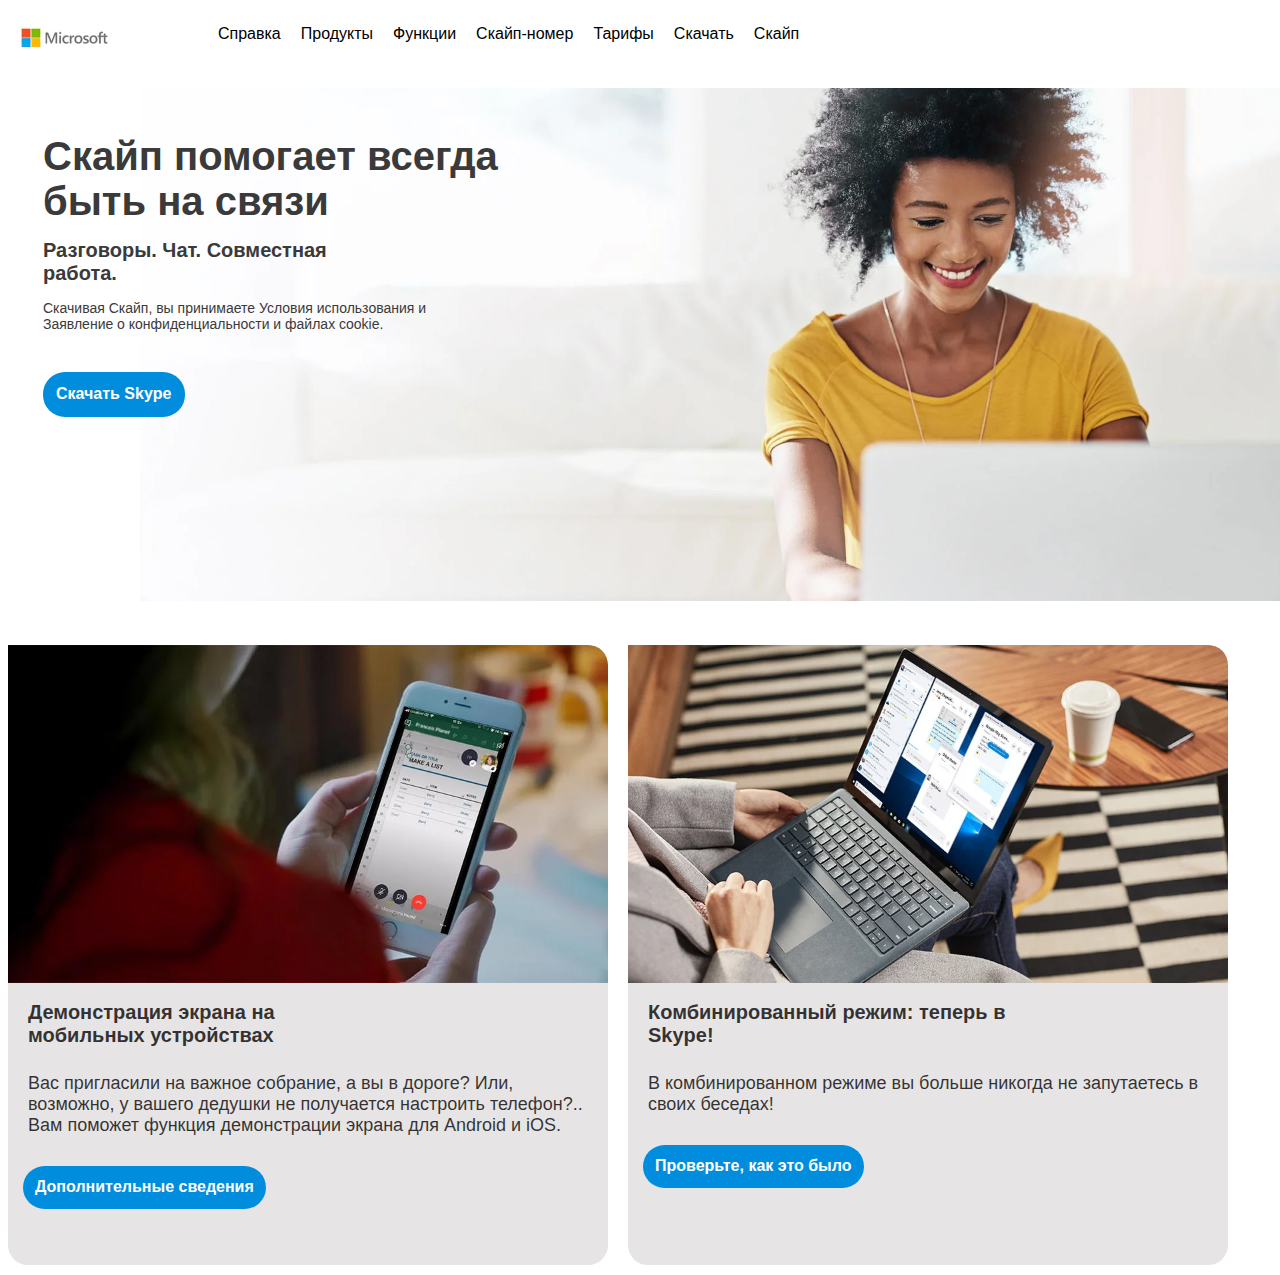
==== index.html @ 2780f6a1 "changes12" ====
<!DOCTYPE html>
<html>
  <head>
    <meta charset="utf-8" />
    <title>Block and Float</title>
    <meta name="description" content="" />
    <link rel="stylesheet" href="./css/style15.css" />
  </head>
  <body>
    <div class="line">
      <img class="img" src="./img/img2.jpg" alt="Microsoft" />
      <a href="#" class="menu">Скайп</a>
      <a href="#" class="menu">Скачать</a>
      <a href="#" class="menu">Тарифы</a>
      <a href="#" class="menu">Скайп-номер</a>
      <a href="#" class="menu">Функции</a>
      <a href="#" class="menu">Продукты</a>
      <a href="#" class="menu">Справка </a>
    </div>
    <br />
    <br />

    <!-- Миша а можно ли как-то сделать вот этот контейнер с изображением и текстом с помощью float? Или обтекание работает только снаружи, но не внутри картинки? -->
      <div class="container">
          <span class="bg">
        
            <h2 class="help">Скайп помогает всегда<br>быть на связи</h2>

            <p class="chat">Разговоры. Чат. Совместная<br>работа.</p>

            <p class="conditions">Скачивая Скайп, вы принимаете Условия использования и
            <br>
            Заявление о конфиденциальности и файлах cookie.</p>

            <a href="#" class="link_one">Скачать Skype</a>
          </span>
      </div>
    <br />
    <br />

      <div class="block">
        <img class="foto" src="./img/skype2.webp" alt="screen"/>
        <h2 class="skype">Демонстрация экрана на<br>мобильных устройствах</h2>

        <p class="number">
          Вас пригласили на важное собрание, а вы в дороге? Или, возможно, у вашего дедушки не получается настроить телефон?.. Вам поможет функция демонстрации экрана для Android и iOS.
        </p>

        <a href="#" class="link_two">Дополнительные сведения</a>
      </div>
      

      <div class="block">
        <img class="foto" src="./img/skype3.webp" alt="mode" />
        <h2 class="skype">Комбинированный режим: теперь в<br>Skype!</h2>

        <p class="number">
          В комбинированном режиме вы больше никогда не запутаетесь в своих беседах!
        </p>

        <a href="#" class="link_two">Проверьте, как это было</a>
      </div>
  </body>
</html>
---- css/style15.css ----
html {
  font-size: 10px;
}

.menu {
  color: black;
  background-color: #fff;
  margin: 17px 10px;
  text-decoration: none;
  font-size: 16px;
  font-family: "Segoe UI", Roboto, Oxygen, Ubuntu, Cantarell, sans-serif;
  outline: none;
  border-bottom: 1px solid transparent;
  float: right;
}

.menu:hover {
  border-bottom: 1.8px solid;
}

a {
  display: inline-block;
}

.link_one:hover {
  background-color: #1377b1;
  color: white;
}

.link_one:active {
  background-color: rgb(59, 59, 59);
  color: #fff;
}

.link_two:hover {
  background-color: #1377b1;
  color: white;
}

.link_two:hover:active {
  background-color: rgb(59, 59, 59);
  color: #fff;
}

.link_three:hover {
  background-color: #1377b1;
  color: white;
}

.link_three:hover:active {
  background-color: rgb(59, 59, 59);
  color: #fff;
}

.img {
  width: 14%;
  box-sizing:border-box;
  cursor: pointer;
}

.line {
  display: inline-block;
}

.bg {
  background: url(../img/skype1.webp) no-repeat;
  background-position: right;
  background-size: 90%;
  width: 1300px;
  height: 500px;
  padding: 10px 10px;
  border-radius: 0 30px 30px 30px;
  box-sizing: content-box;
  display: inline-block;
}

.foto {
  box-sizing: content-box;
  background-size: contain;
  border-radius: 0 18px 0 0;
  width: 600px;
}

.container {
  width: 1400px;
  height: 550px;
  display: inline-block;
}

/* Честно говоря не уверена, что правильно вписала сво-во float? но вроде примерно поняла как с ним работать. Может быть еще можно было бы его где-то здесь применить?*/
.block {
  color: rgb(0, 0, 0);
  background-color: rgb(230, 228, 228);
  font-size: 20px;
  border-radius: 0 20px 20px 20px;
  font-family: "Segoe UI", Roboto, Oxygen, Ubuntu, Cantarell, sans-serif;
  text-decoration: none;
  width: 600px;
  height: 620px;
  display: inline-block;
  box-sizing: content-box;
  margin-right: 20px;
  margin-bottom: 10px;
  float: left;
  overflow: hidden;
}

.help {
  color: rgb(58, 58, 58);
  text-align: left;
  padding: 40px 10px 10px 25px;
  margin: 0px;
  font-size: 40px;
  font-family: "Segoe UI", Roboto, Oxygen, Ubuntu, Cantarell, sans-serif;
}

.chat {
  color: rgb(58, 58, 58);
  font-style: normal;
  font-size: 20px;
  font-weight: bold;
  text-align: left;
  margin: 0px;
  padding: 5px 10px 5px 25px;
  display: inline-block;
  font-family: "Segoe UI", Roboto, Oxygen, Ubuntu, Cantarell, sans-serif;
}

.conditions {
  color: rgb(58, 58, 58);
  font-style: normal;
  font-size: 14px;
  text-align: left;
  margin: 0px;
  padding: 10px 10px 5px 25px;
  display: block;
  font-family: "Segoe UI", Roboto, Oxygen, Ubuntu, Cantarell, sans-serif;
}

.skype {
  text-align: left;
  padding: 13px 20px;
  margin: 0px;
  font-size: 20px;
  font-family: "Segoe UI", Roboto, Oxygen, Ubuntu, Cantarell, sans-serif;
  color: rgba(19, 17, 17, 0.856);
}

.number {
  font-style: normal;
  font-size: 18px;
  text-align: left;
  margin: 0px;
  padding: 13px 20px 20px 20px;
  color: rgba(19, 17, 17, 0.856);
}

.link_one {
  text-align: center;
  color: #fff;
  background-color: #008ddd;
  padding: 13px 13px;
  margin-left: 25px;
  margin-top: 35px;
  text-decoration: none;
  font-size: 16px;
  border-radius: 22px;
  font-family: "Segoe UI", Roboto, Oxygen, Ubuntu, Cantarell, sans-serif;
  outline: none;
  font-weight: bold;
  box-sizing: content-box;
  border-bottom: 1px solid transparent;
}

.link_two {
  text-align: center;
  padding: 12px 12px;
  margin-left: 15px;
  margin-top: 10px;
  color: #fff;
  background-color: #008ddd;
  text-decoration: none;
  font-size: 16px;
  border-radius: 22px;
  font-family: "Segoe UI", Roboto, Oxygen, Ubuntu, Cantarell, sans-serif;
  outline: none;
  font-weight: bold;
  box-sizing: content-box;
  border-bottom: 1px solid transparent;
}
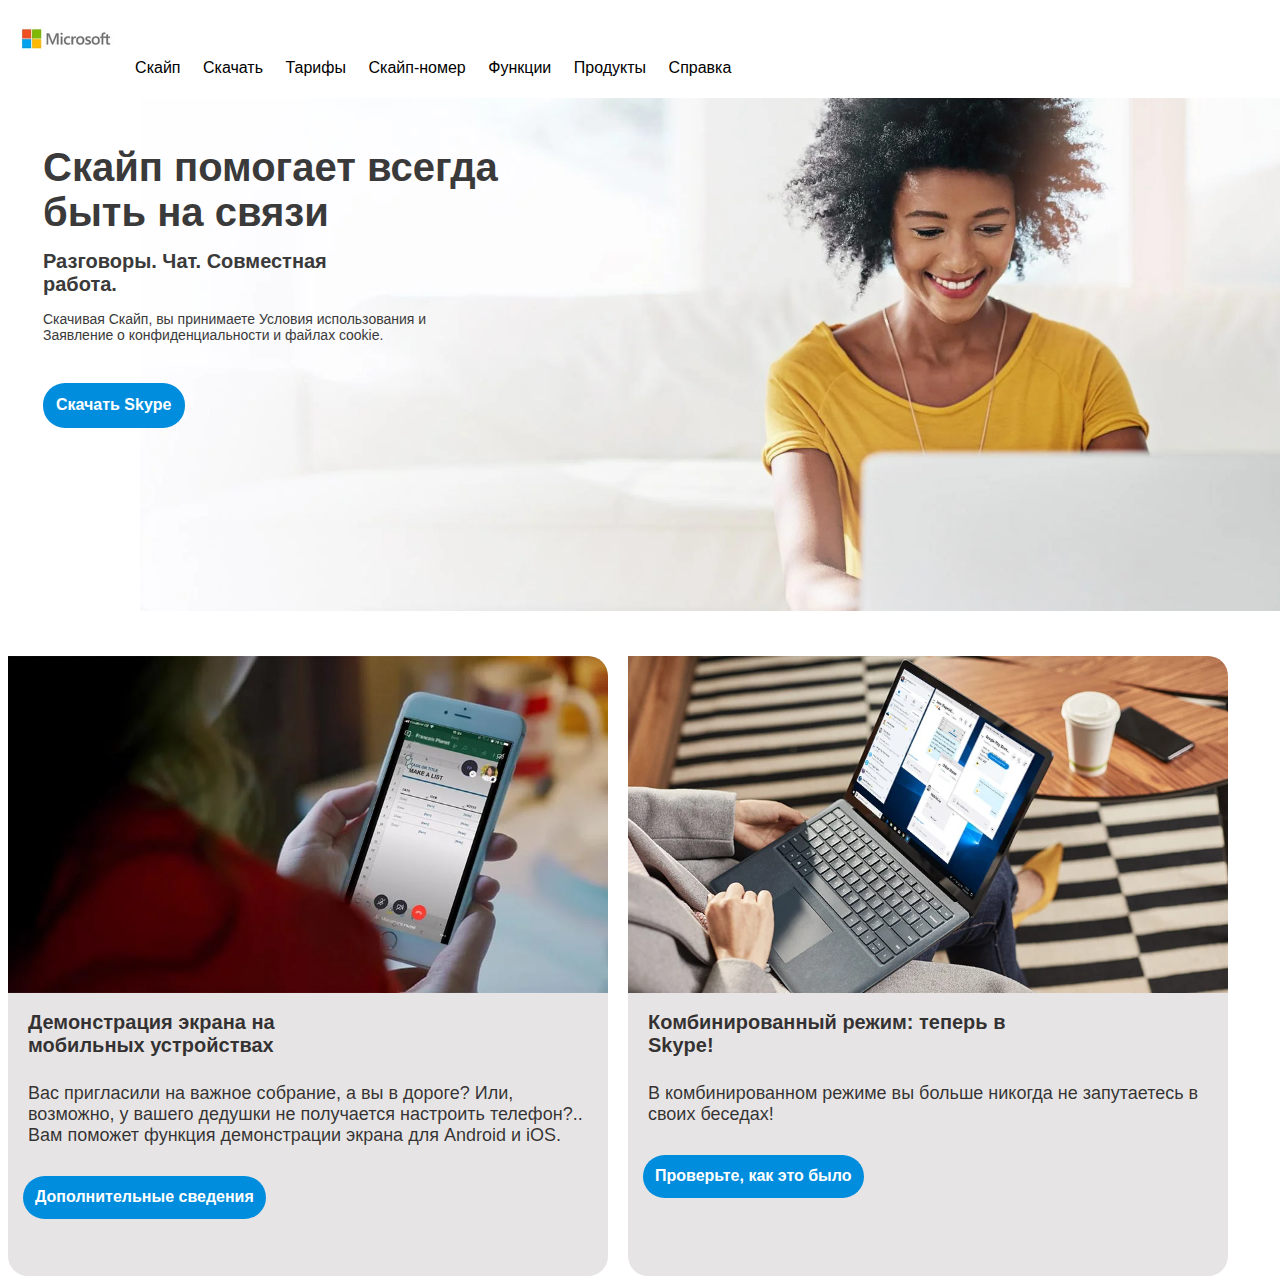
==== commit 4c24951b: "changes1" ====
--- a/index.html
+++ b/index.html
@@ -17,12 +17,12 @@
       <a href="#" class="menu">Продукты</a>
       <a href="#" class="menu">Справка </a>
     </div>
+    
     <br />
     <br />
 
-    <!-- Миша а можно ли как-то сделать вот этот контейнер с изображением и текстом с помощью float? Или обтекание работает только снаружи, но не внутри картинки? -->
       <div class="container">
-          <span class="bg">
+          <div class="bg">
         
             <h2 class="help">Скайп помогает всегда<br>быть на связи</h2>
 
@@ -33,32 +33,40 @@
             Заявление о конфиденциальности и файлах cookie.</p>
 
             <a href="#" class="link_one">Скачать Skype</a>
-          </span>
+            </div>
       </div>
     <br />
     <br />
 
       <div class="block">
-        <img class="foto" src="./img/skype2.webp" alt="screen"/>
-        <h2 class="skype">Демонстрация экрана на<br>мобильных устройствах</h2>
+        <div class="blok_one">
 
-        <p class="number">
+          <img class="foto" src="./img/skype2.webp" alt="screen"/>
+
+          <h2 class="skype">Демонстрация экрана на<br>мобильных устройствах</h2>
+
+          <p class="number">
           Вас пригласили на важное собрание, а вы в дороге? Или, возможно, у вашего дедушки не получается настроить телефон?.. Вам поможет функция демонстрации экрана для Android и iOS.
-        </p>
+          </p>
 
-        <a href="#" class="link_two">Дополнительные сведения</a>
+          <a href="#" class="link_two">Дополнительные сведения</a>
+        </div>
       </div>
       
 
       <div class="block">
-        <img class="foto" src="./img/skype3.webp" alt="mode" />
-        <h2 class="skype">Комбинированный режим: теперь в<br>Skype!</h2>
+        <div class="blok_two">
 
-        <p class="number">
+          <img class="foto" src="./img/skype3.webp" alt="mode" />
+
+          <h2 class="skype">Комбинированный режим: теперь в<br>Skype!</h2>
+
+          <p class="number">
           В комбинированном режиме вы больше никогда не запутаетесь в своих беседах!
-        </p>
+          </p>
 
-        <a href="#" class="link_two">Проверьте, как это было</a>
+          <a href="#" class="link_two">Проверьте, как это было</a>
+        </div>
       </div>
   </body>
 </html>
--- a/css/style15.css
+++ b/css/style15.css
@@ -11,7 +11,6 @@
   font-family: "Segoe UI", Roboto, Oxygen, Ubuntu, Cantarell, sans-serif;
   outline: none;
   border-bottom: 1px solid transparent;
-  float: right;
 }
 
 .menu:hover {
@@ -59,7 +58,8 @@
 }
 
 .line {
-  display: inline-block;
+  display: block;
+  float: left;
 }
 
 .bg {
@@ -87,7 +87,6 @@
   display: inline-block;
 }
 
-/* Честно говоря не уверена, что правильно вписала сво-во float? но вроде примерно поняла как с ним работать. Может быть еще можно было бы его где-то здесь применить?*/
 .block {
   color: rgb(0, 0, 0);
   background-color: rgb(230, 228, 228);
@@ -97,7 +96,7 @@
   text-decoration: none;
   width: 600px;
   height: 620px;
-  display: inline-block;
+  display: block;
   box-sizing: content-box;
   margin-right: 20px;
   margin-bottom: 10px;
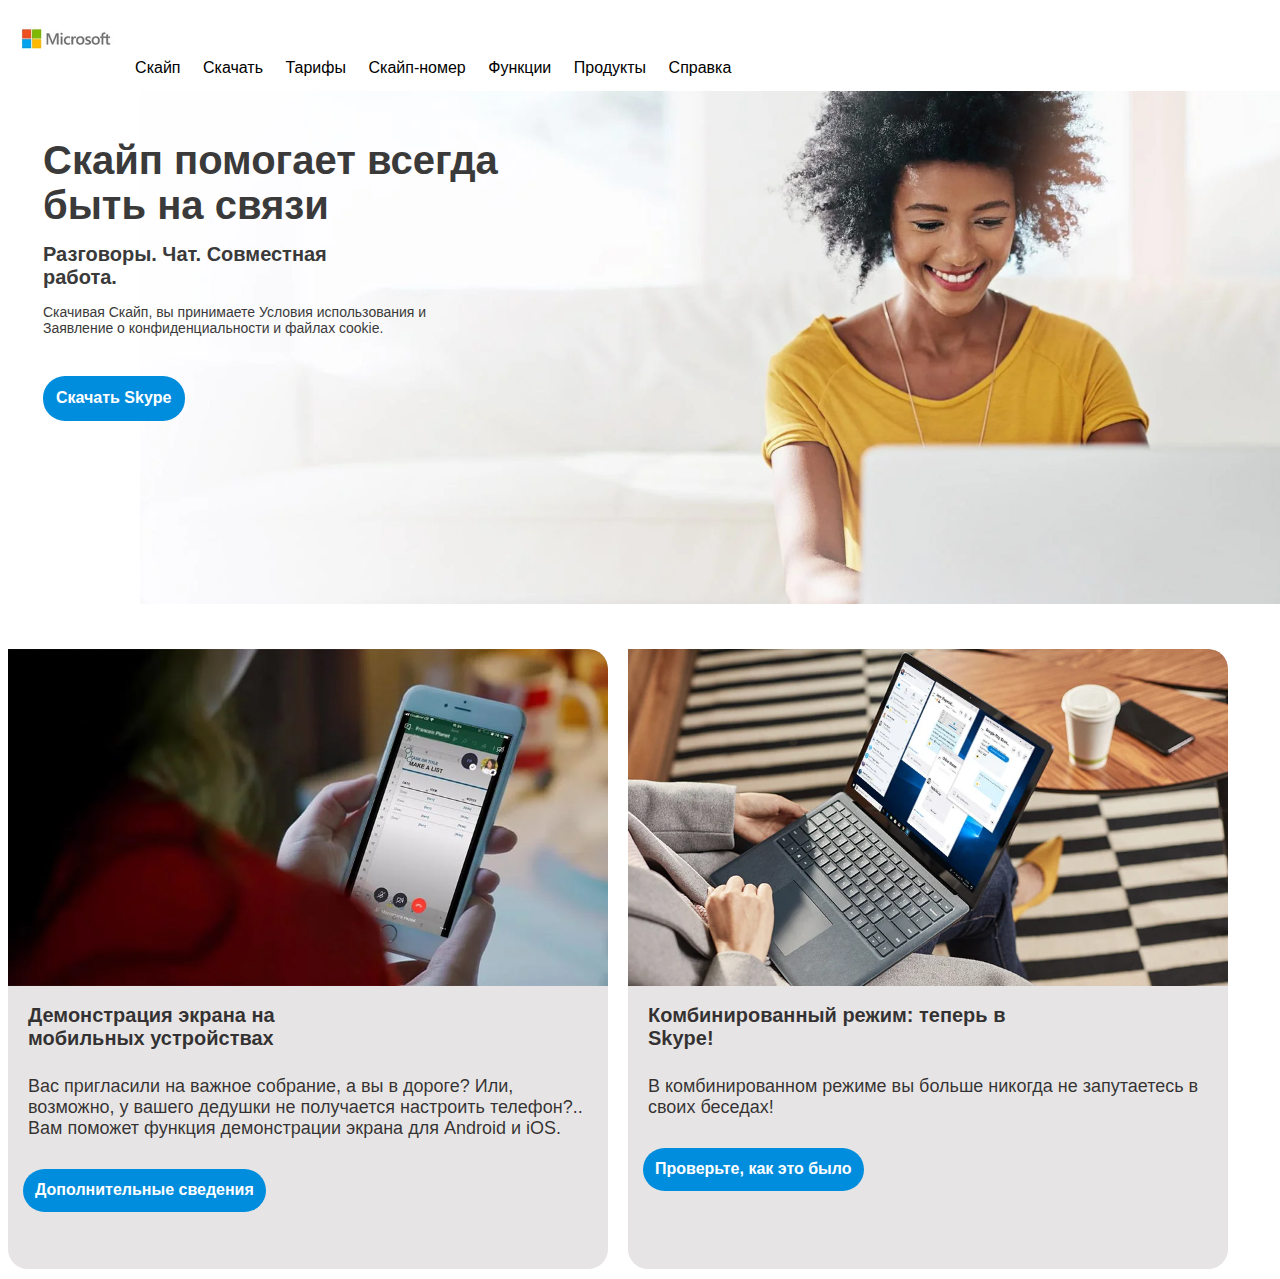
==== commit 7bee5d64: "changes2" ====
--- a/index.html
+++ b/index.html
@@ -17,7 +17,7 @@
       <a href="#" class="menu">Продукты</a>
       <a href="#" class="menu">Справка </a>
     </div>
-    
+
     <br />
     <br />
 
@@ -39,7 +39,7 @@
     <br />
 
       <div class="block">
-        <div class="blok_one">
+        <div class="block_one">
 
           <img class="foto" src="./img/skype2.webp" alt="screen"/>
 
@@ -55,7 +55,7 @@
       
 
       <div class="block">
-        <div class="blok_two">
+        <div class="block_two">
 
           <img class="foto" src="./img/skype3.webp" alt="mode" />
 
--- a/css/style15.css
+++ b/css/style15.css
@@ -5,7 +5,8 @@
 .menu {
   color: black;
   background-color: #fff;
-  margin: 17px 10px;
+  margin: 5px 5px;
+  padding: 5px 5px;
   text-decoration: none;
   font-size: 16px;
   font-family: "Segoe UI", Roboto, Oxygen, Ubuntu, Cantarell, sans-serif;
@@ -60,6 +61,7 @@
 .line {
   display: block;
   float: left;
+  overflow: hidden;
 }
 
 .bg {
